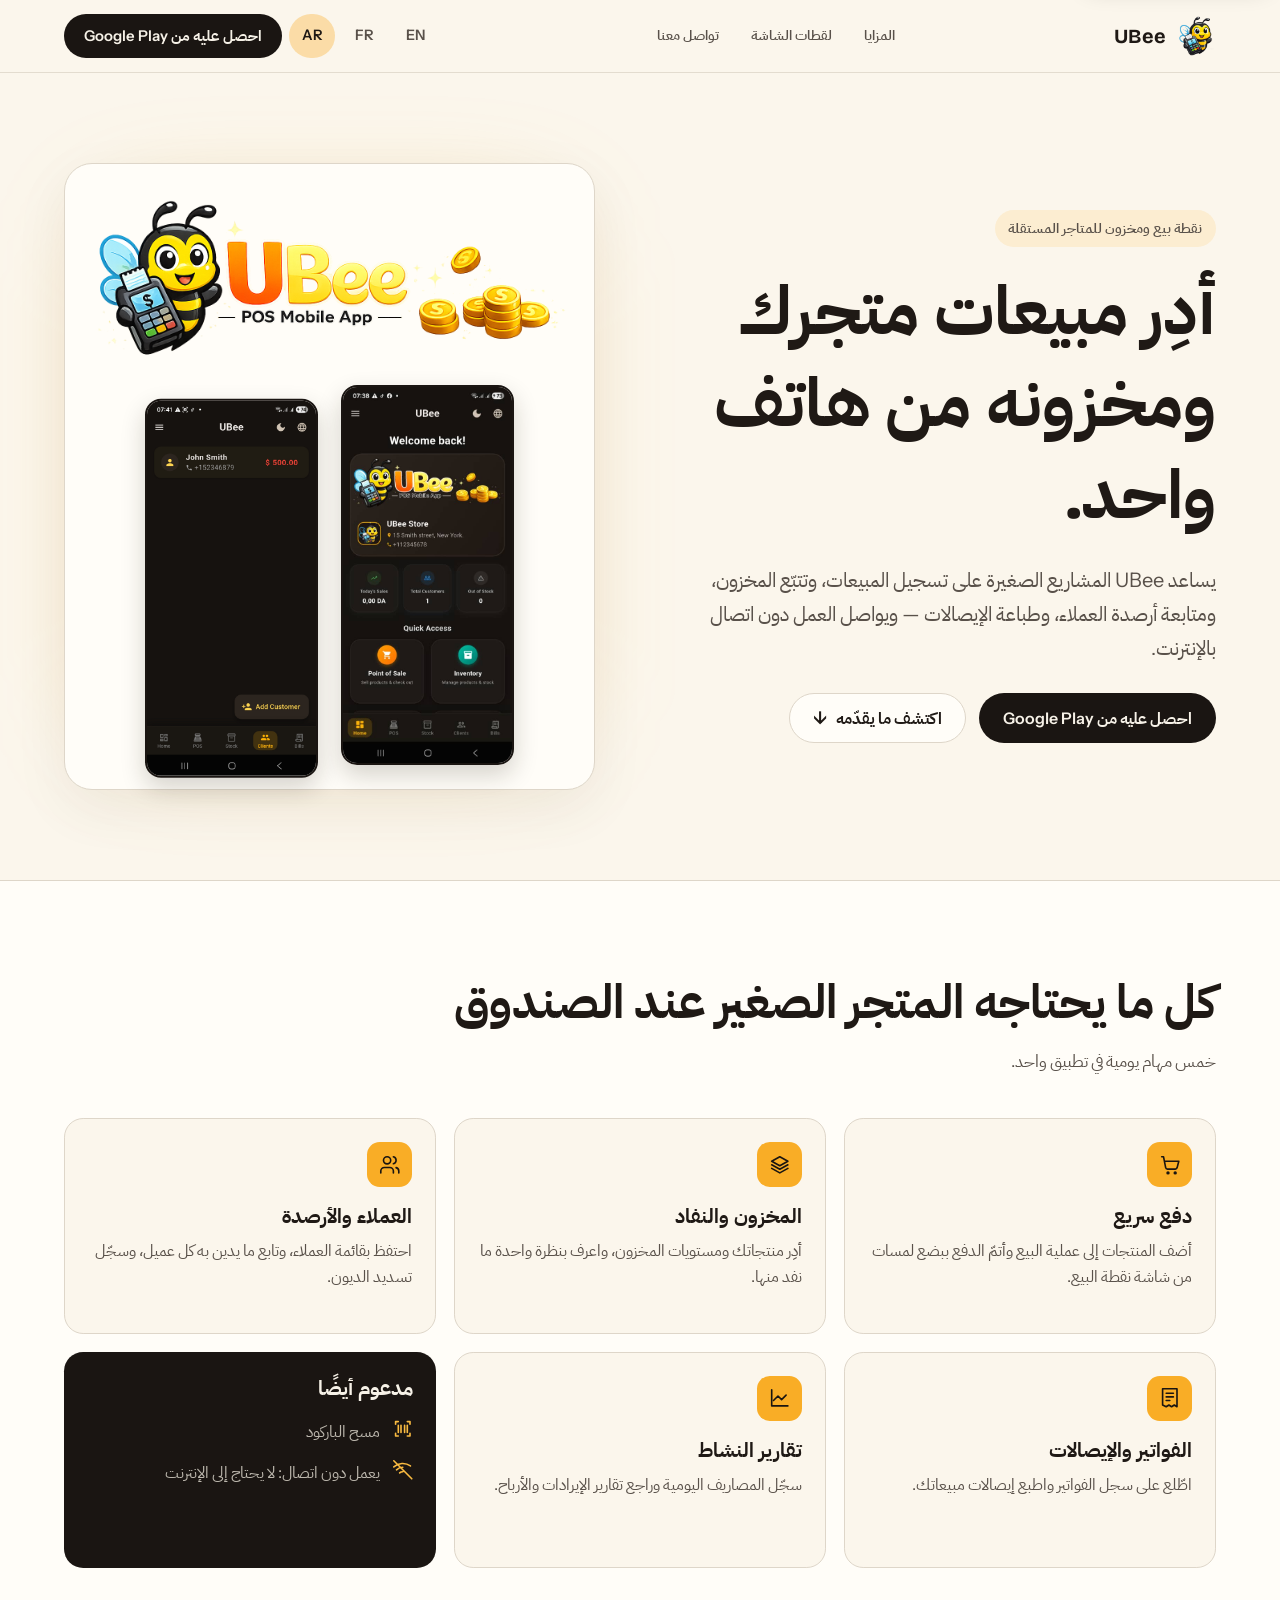
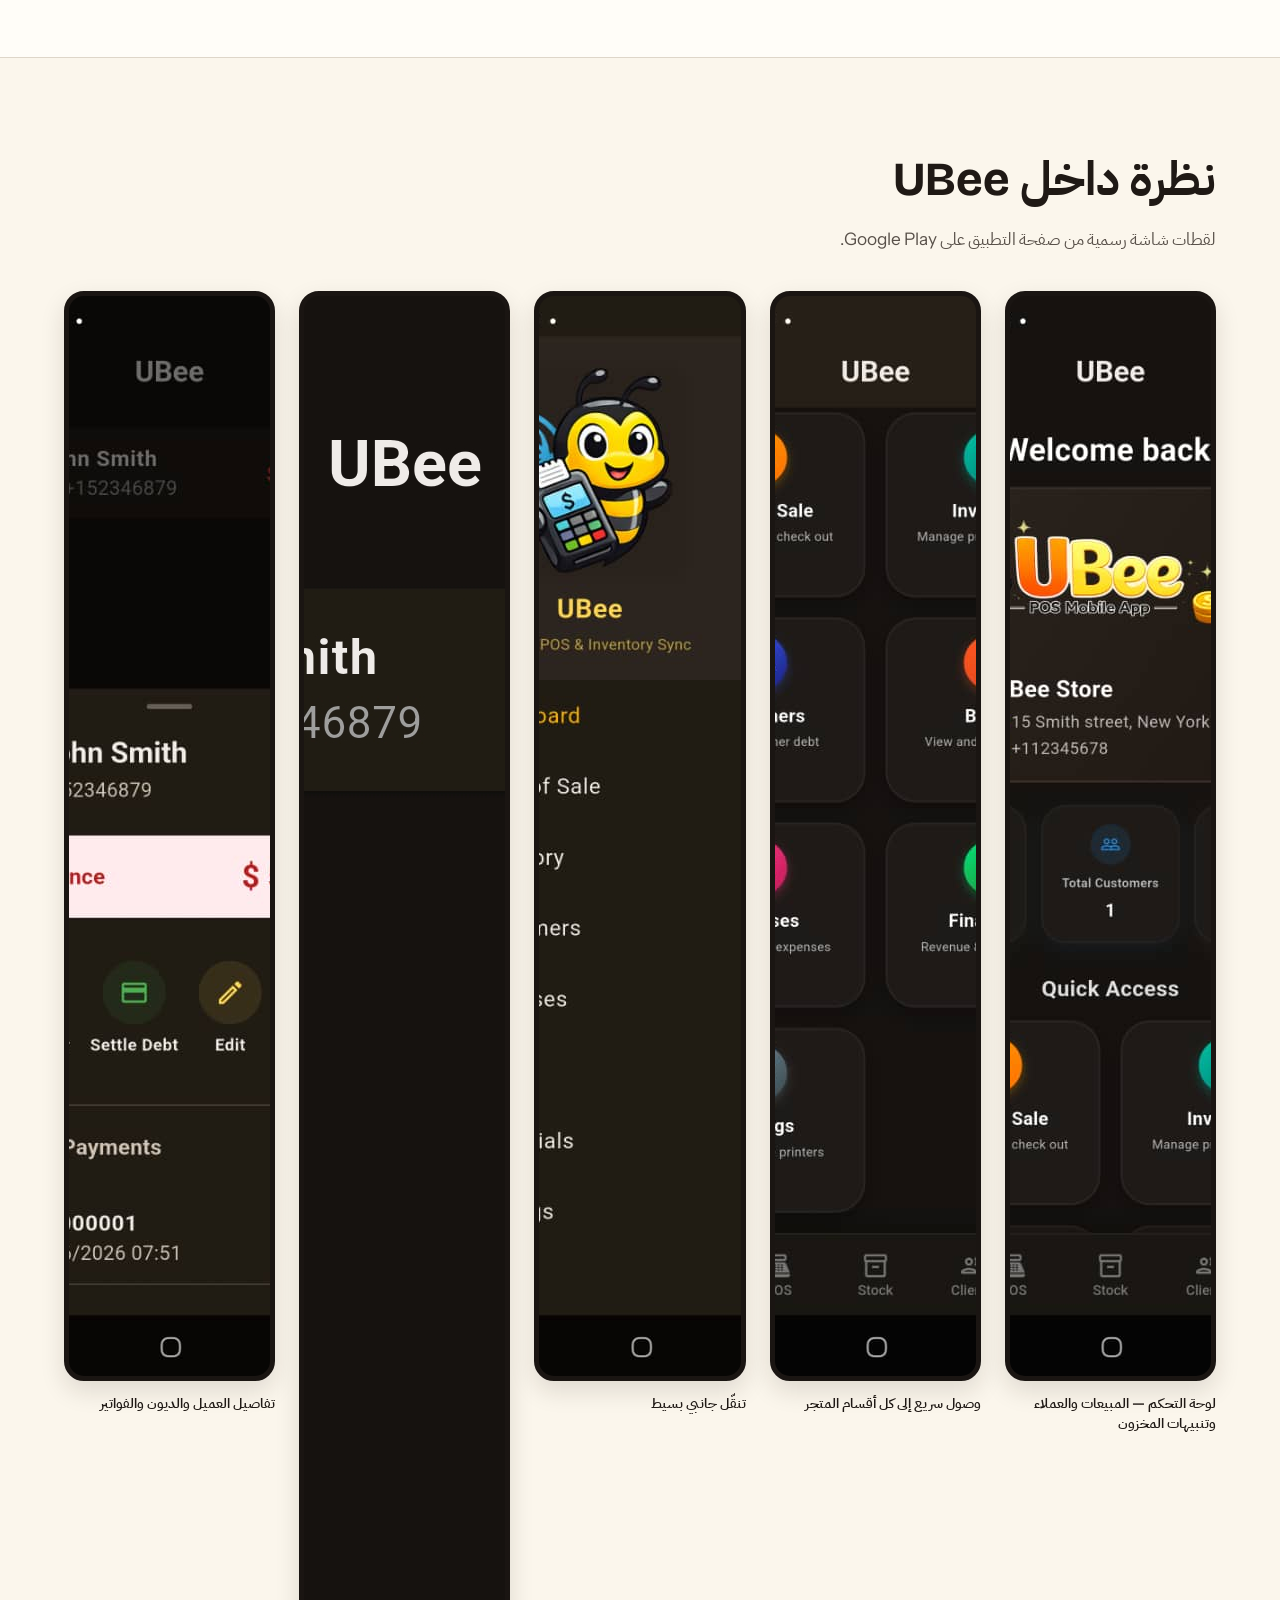
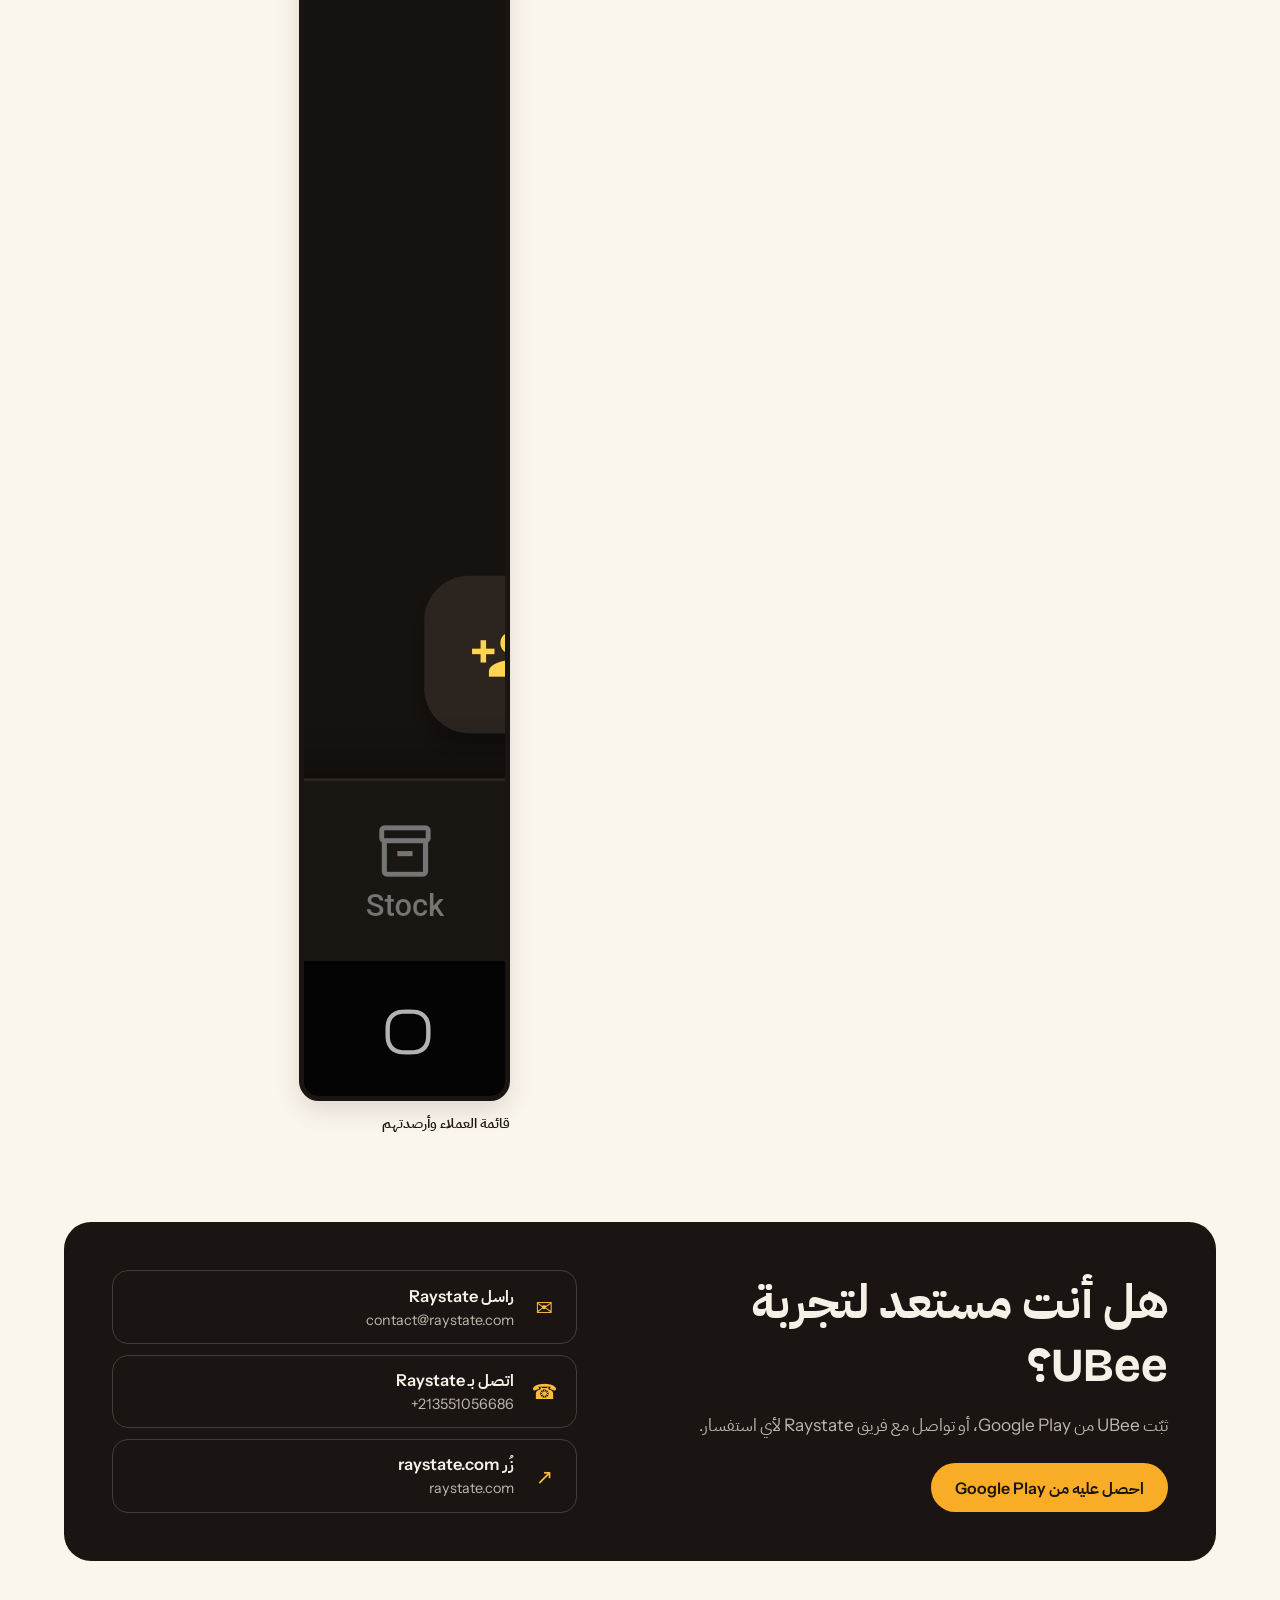
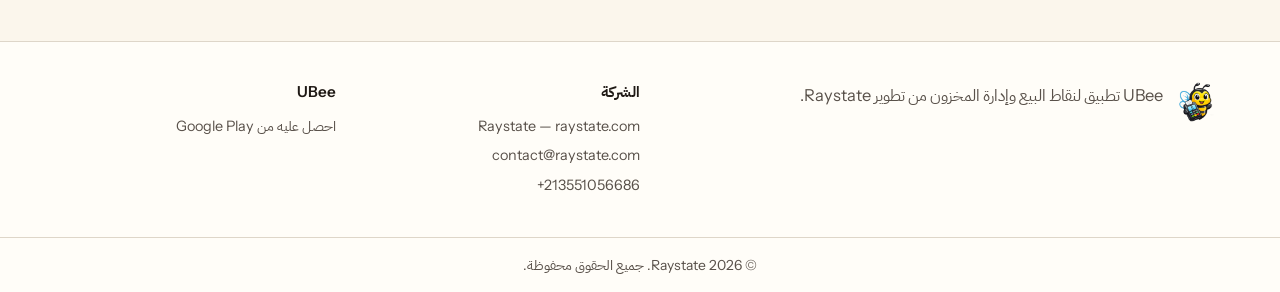
==== ar/index.html @ cb1a5b60 "upgraded to static" ====
<!doctype html>
<html lang="ar" dir="rtl" data-site-root="../">
<head>
  <meta charset="utf-8">
  <meta name="viewport" content="width=device-width, initial-scale=1">
  <meta name="theme-color" content="#fbf8f1">
  <title>UBee — نقطة بيع ومخزون للمتاجر الصغيرة | Raystate</title>
  <meta name="description" content="يساعد UBee المتاجر المستقلة على تسجيل المبيعات وتتبع المخزون وأرصدة العملاء وطباعة الإيصالات، حتى دون اتصال بالإنترنت.">
  <meta name="author" content="Raystate">
  <link rel="canonical" href="https://ubee.raystate.com/ar/">
  <link rel="alternate" hreflang="en" href="https://ubee.raystate.com/">
  <link rel="alternate" hreflang="fr" href="https://ubee.raystate.com/fr/">
  <link rel="alternate" hreflang="ar" href="https://ubee.raystate.com/ar/">
  <link rel="alternate" hreflang="x-default" href="https://ubee.raystate.com/">
  <meta property="og:type" content="website">
  <meta property="og:site_name" content="UBee by Raystate">
  <meta property="og:title" content="UBee — نقطة بيع ومخزون للمتاجر الصغيرة | Raystate">
  <meta property="og:description" content="يساعد UBee المتاجر المستقلة على تسجيل المبيعات وتتبع المخزون وأرصدة العملاء وطباعة الإيصالات، حتى دون اتصال بالإنترنت.">
  <meta property="og:url" content="https://ubee.raystate.com/ar/">
  <meta property="og:image" content="https://ubee.raystate.com/assets/ubee-pos-banner.png">
  <meta property="og:locale" content="ar_DZ">
  <meta name="twitter:card" content="summary_large_image">
  <link rel="icon" href="../assets/ubee-app-icon.png" type="image/png">
  <link rel="preload" href="../assets/fonts/instrument-latin.woff2" as="font" type="font/woff2" crossorigin>
  <link rel="stylesheet" href="../assets/styles.css?v=1">
  <script src="../assets/script.js?v=1" defer></script>
</head>
<body>
  <a class="skip-link" href="#main">انتقل إلى المحتوى الرئيسي</a>
  <header class="site-header">
    <div class="header-inner">
      <a class="brand" href="../" aria-label="UBee من Raystate — الصفحة الرئيسية"><img src="../assets/ubee-app-icon.png" alt="" width="40" height="40"><span dir="ltr">UBee</span></a>
      <nav class="primary-nav" aria-label="المزايا"><a href="#features">المزايا</a><a href="#gallery">لقطات الشاشة</a><a href="#contact">تواصل معنا</a></nav>
      <div class="header-actions"><nav class="language-nav" aria-label="اللغة"><a href="../" hreflang="en" lang="en">EN</a><a href="../fr/" hreflang="fr" lang="fr">FR</a><a href="../ar/" hreflang="ar" lang="ar" aria-current="page">AR</a></nav><a class="button button-dark header-download" href="https://play.google.com/store/apps/details?id=com.raystate.ubee&hl=en" target="_blank" rel="noopener noreferrer" aria-label="حمّل UBee من Google Play (يفتح في علامة تبويب جديدة)">احصل عليه من Google Play</a></div>
      <details class="mobile-menu">
        <summary aria-label="القائمة"><span>القائمة</span><span class="menu-glyph" aria-hidden="true"><i></i><i></i></span></summary>
        <div class="mobile-panel">
          <nav class="mobile-links" aria-label="المزايا"><a href="#features">المزايا</a><a href="#gallery">لقطات الشاشة</a><a href="#contact">تواصل معنا</a></nav>
          <nav class="language-nav" aria-label="اللغة"><a href="../" hreflang="en" lang="en">EN</a><a href="../fr/" hreflang="fr" lang="fr">FR</a><a href="../ar/" hreflang="ar" lang="ar" aria-current="page">AR</a></nav>
          <a class="button button-dark" href="https://play.google.com/store/apps/details?id=com.raystate.ubee&hl=en" target="_blank" rel="noopener noreferrer" aria-label="حمّل UBee من Google Play (يفتح في علامة تبويب جديدة)">احصل عليه من Google Play</a>
        </div>
      </details>
    </div>
  </header>

  <main id="main">
    <section class="hero section-wrap">
      <div class="hero-copy">
        <p class="eyebrow">نقطة بيع ومخزون للمتاجر المستقلة</p>
        <h1>أدِر مبيعات متجرك ومخزونه من هاتف واحد.</h1>
        <p class="hero-description">يساعد UBee المشاريع الصغيرة على تسجيل المبيعات، وتتبّع المخزون، ومتابعة أرصدة العملاء، وطباعة الإيصالات — ويواصل العمل دون اتصال بالإنترنت.</p>
        <div class="hero-actions">
          <a class="button button-dark button-large" href="https://play.google.com/store/apps/details?id=com.raystate.ubee&hl=en" target="_blank" rel="noopener noreferrer" aria-label="حمّل UBee من Google Play (يفتح في علامة تبويب جديدة)">احصل عليه من Google Play</a>
          <a class="button button-outline button-large" href="#features">اكتشف ما يقدّمه<span aria-hidden="true">↓</span></a>
        </div>
      </div>
      <div class="hero-art">
        <div class="hero-card">
          <img class="hero-banner" src="../assets/ubee-pos-banner.png" alt="لافتة تطبيق UBee لنقاط البيع مع شخصية النحلة تحمل جهاز دفع" width="1198" height="444" fetchpriority="high">
          <div class="hero-phones">
            <img src="../assets/ubee-play-01.jpg" alt="لوحة تحكم UBee تعرض مبيعات اليوم وعدد العملاء والمنتجات النافدة وأزرار الوصول السريع" width="485" height="1080" fetchpriority="high">
            <img src="../assets/ubee-play-05.jpg" alt="قائمة عملاء UBee تعرض عميلًا عليه رصيد مستحق وزر إضافة عميل" width="1080" height="2400" loading="lazy">
          </div>
        </div>
      </div>
    </section>

    <section id="features" class="features-section section-wrap" aria-labelledby="features-title">
      <div class="section-heading"><h2 id="features-title">كل ما يحتاجه المتجر الصغير عند الصندوق</h2><p>خمس مهام يومية في تطبيق واحد.</p></div>
      <ul class="feature-grid"><li class="feature-card"><span class="icon-box"><svg class="feature-icon" aria-hidden="true" viewBox="0 0 24 24" fill="none" stroke="currentColor" stroke-width="1.8" stroke-linecap="round" stroke-linejoin="round"><path d="M3 3h2l2.4 12.2a2 2 0 0 0 2 1.6h8.8a2 2 0 0 0 1.9-1.4L22 8H6"/><circle cx="10" cy="21" r="1"/><circle cx="18" cy="21" r="1"/></svg></span><h3>دفع سريع</h3><p>أضف المنتجات إلى عملية البيع وأتمّ الدفع ببضع لمسات من شاشة نقطة البيع.</p></li>
<li class="feature-card"><span class="icon-box"><svg class="feature-icon" aria-hidden="true" viewBox="0 0 24 24" fill="none" stroke="currentColor" stroke-width="1.8" stroke-linecap="round" stroke-linejoin="round"><path d="m12 3 9 5-9 5-9-5 9-5Z"/><path d="m3 12 9 5 9-5M3 16l9 5 9-5"/></svg></span><h3>المخزون والنفاد</h3><p>أدِر منتجاتك ومستويات المخزون، واعرف بنظرة واحدة ما نفد منها.</p></li>
<li class="feature-card"><span class="icon-box"><svg class="feature-icon" aria-hidden="true" viewBox="0 0 24 24" fill="none" stroke="currentColor" stroke-width="1.8" stroke-linecap="round" stroke-linejoin="round"><path d="M16 21v-2a4 4 0 0 0-4-4H6a4 4 0 0 0-4 4v2"/><circle cx="9" cy="7" r="4"/><path d="M22 21v-2a4 4 0 0 0-3-3.87M16 3.13a4 4 0 0 1 0 7.75"/></svg></span><h3>العملاء والأرصدة</h3><p>احتفظ بقائمة العملاء، وتابع ما يدين به كل عميل، وسجّل تسديد الديون.</p></li>
<li class="feature-card"><span class="icon-box"><svg class="feature-icon" aria-hidden="true" viewBox="0 0 24 24" fill="none" stroke="currentColor" stroke-width="1.8" stroke-linecap="round" stroke-linejoin="round"><path d="M4 2h16v20l-3-2-3 2-3-2-3 2-4-2V2Z"/><path d="M8 7h8M8 11h8M8 15h4"/></svg></span><h3>الفواتير والإيصالات</h3><p>اطّلع على سجل الفواتير واطبع إيصالات مبيعاتك.</p></li>
<li class="feature-card"><span class="icon-box"><svg class="feature-icon" aria-hidden="true" viewBox="0 0 24 24" fill="none" stroke="currentColor" stroke-width="1.8" stroke-linecap="round" stroke-linejoin="round"><path d="M3 3v18h18"/><path d="m19 9-5 5-4-4-5 5"/></svg></span><h3>تقارير النشاط</h3><p>سجّل المصاريف اليومية وراجع تقارير الإيرادات والأرباح.</p></li>
        <li class="capability-card"><h3>مدعوم أيضًا</h3><ul><li><svg class="feature-icon" aria-hidden="true" viewBox="0 0 24 24" fill="none" stroke="currentColor" stroke-width="1.8" stroke-linecap="round" stroke-linejoin="round"><path d="M4 7V4h3M20 7V4h-3M4 17v3h3M20 17v3h-3"/><path d="M7 8v8m3-8v8m4-8v8m3-8v8"/></svg><span>مسح الباركود</span></li><li><svg class="feature-icon" aria-hidden="true" viewBox="0 0 24 24" fill="none" stroke="currentColor" stroke-width="1.8" stroke-linecap="round" stroke-linejoin="round"><path d="M2 8.8a15 15 0 0 1 18.5-1.1M5 12a10 10 0 0 1 7-2.8M8.5 15.5a5 5 0 0 1 3.5-1.4M2 2l20 20"/></svg><span>يعمل دون اتصال: لا يحتاج إلى الإنترنت</span></li></ul></li>
      </ul>
    </section>

    <section id="gallery" class="gallery-section section-wrap" aria-labelledby="gallery-title">
      <div class="section-heading"><h2 id="gallery-title">نظرة داخل UBee</h2><p>لقطات شاشة رسمية من صفحة التطبيق على Google Play.</p></div>
      <ul class="gallery-grid"><li><figure><div class="phone-frame"><img src="../assets/ubee-play-01.jpg" alt="لوحة تحكم UBee تعرض مبيعات اليوم وعدد العملاء والمنتجات النافدة وأزرار الوصول السريع" loading="lazy" decoding="async" width="485" height="1080"></div><figcaption>لوحة التحكم — المبيعات والعملاء وتنبيهات المخزون</figcaption></figure></li>
<li><figure><div class="phone-frame"><img src="../assets/ubee-play-03.jpg" alt="شبكة الوصول السريع في UBee: نقطة البيع، المخزون، العملاء، الفوترة، المصاريف، المالية والإعدادات" loading="lazy" decoding="async" width="485" height="1080"></div><figcaption>وصول سريع إلى كل أقسام المتجر</figcaption></figure></li>
<li><figure><div class="phone-frame"><img src="../assets/ubee-play-04.jpg" alt="القائمة الجانبية في UBee: لوحة التحكم، نقطة البيع، المخزون، العملاء، المصاريف، الفوترة، المالية والإعدادات" loading="lazy" decoding="async" width="485" height="1080"></div><figcaption>تنقّل جانبي بسيط</figcaption></figure></li>
<li><figure><div class="phone-frame"><img src="../assets/ubee-play-05.jpg" alt="قائمة عملاء UBee تعرض عميلًا عليه رصيد مستحق وزر إضافة عميل" loading="lazy" decoding="async" width="1080" height="2400"></div><figcaption>قائمة العملاء وأرصدتهم</figcaption></figure></li>
<li><figure><div class="phone-frame"><img src="../assets/ubee-play-06.jpg" alt="تفاصيل عميل في UBee مع رصيد الدين وأزرار الاتصال والتسديد والتعديل والحذف وسجل الفواتير" loading="lazy" decoding="async" width="485" height="1080"></div><figcaption>تفاصيل العميل والديون والفواتير</figcaption></figure></li></ul>
    </section>

    <section id="contact" class="contact-section section-wrap" aria-labelledby="contact-title">
      <div class="contact-card">
        <div class="contact-copy"><h2 id="contact-title">هل أنت مستعد لتجربة UBee؟</h2><p>ثبّت UBee من Google Play، أو تواصل مع فريق Raystate لأي استفسار.</p><a class="button button-gold button-large" href="https://play.google.com/store/apps/details?id=com.raystate.ubee&hl=en" target="_blank" rel="noopener noreferrer" aria-label="حمّل UBee من Google Play (يفتح في علامة تبويب جديدة)">احصل عليه من Google Play</a></div>
        <ul class="contact-list">
          <li><a href="mailto:contact@raystate.com"><span class="contact-icon" aria-hidden="true">✉</span><span><strong>راسل Raystate</strong><bdi>contact@raystate.com</bdi></span></a></li>
          <li><a href="tel:+213551056686"><span class="contact-icon" aria-hidden="true">☎</span><span><strong>اتصل بـ Raystate</strong><bdi>+213551056686</bdi></span></a></li>
          <li><a href="https://raystate.com" target="_blank" rel="noopener noreferrer"><span class="contact-icon" aria-hidden="true">↗</span><span><strong>زُر raystate.com</strong><bdi>raystate.com</bdi></span></a></li>
        </ul>
      </div>
    </section>
  </main>

  <footer class="site-footer">
    <div class="footer-grid">
      <div class="footer-brand"><img src="../assets/ubee-app-icon.png" alt="" width="40" height="40" loading="lazy"><p>UBee تطبيق لنقاط البيع وإدارة المخزون من تطوير Raystate.</p></div>
      <div><h2>الشركة</h2><ul><li><a href="https://raystate.com" target="_blank" rel="noopener noreferrer">Raystate — raystate.com</a></li><li><a href="mailto:contact@raystate.com" dir="ltr">contact@raystate.com</a></li><li><a href="tel:+213551056686" dir="ltr">+213551056686</a></li></ul></div>
      <div><h2>UBee</h2><ul><li><a href="https://play.google.com/store/apps/details?id=com.raystate.ubee&hl=en" target="_blank" rel="noopener noreferrer" aria-label="حمّل UBee من Google Play (يفتح في علامة تبويب جديدة)">احصل عليه من Google Play</a></li></ul></div>
    </div>
    <p class="copyright">© <span data-current-year>2026</span> Raystate. جميع الحقوق محفوظة.</p>
  </footer>
</body>
</html>
---- assets/styles.css ----
@font-face {
  font-family: "Bricolage Grotesque";
  src: url("fonts/bricolage-latin.woff2") format("woff2");
  font-style: normal;
  font-weight: 600 700;
  font-display: swap;
  unicode-range: U+0000-00FF, U+0131, U+0152-0153, U+02BB-02BC, U+02C6, U+02DA, U+02DC, U+0304, U+0308, U+0329, U+2000-206F, U+20AC, U+2122, U+2191, U+2193, U+2212, U+2215, U+FEFF, U+FFFD;
}

@font-face {
  font-family: "Bricolage Grotesque";
  src: url("fonts/bricolage-latin-ext.woff2") format("woff2");
  font-style: normal;
  font-weight: 600 700;
  font-display: swap;
  unicode-range: U+0100-02BA, U+02BD-02C5, U+02C7-02CC, U+02CE-02D7, U+02DD-02FF, U+0304, U+0308, U+0329, U+1D00-1DBF, U+1E00-1E9F, U+1EF2-1EFF, U+2020, U+20A0-20AB, U+20AD-20C4, U+2113, U+2C60-2C7F, U+A720-A7FF;
}

@font-face {
  font-family: "Instrument Sans";
  src: url("fonts/instrument-latin.woff2") format("woff2");
  font-style: normal;
  font-weight: 400 600;
  font-display: swap;
  unicode-range: U+0000-00FF, U+0131, U+0152-0153, U+02BB-02BC, U+02C6, U+02DA, U+02DC, U+0304, U+0308, U+0329, U+2000-206F, U+20AC, U+2122, U+2191, U+2193, U+2212, U+2215, U+FEFF, U+FFFD;
}

@font-face {
  font-family: "Instrument Sans";
  src: url("fonts/instrument-latin-ext.woff2") format("woff2");
  font-style: normal;
  font-weight: 400 600;
  font-display: swap;
  unicode-range: U+0100-02BA, U+02BD-02C5, U+02C7-02CC, U+02CE-02D7, U+02DD-02FF, U+0304, U+0308, U+0329, U+1D00-1DBF, U+1E00-1E9F, U+1EF2-1EFF, U+2020, U+20A0-20AB, U+20AD-20C4, U+2113, U+2C60-2C7F, U+A720-A7FF;
}

@font-face {
  font-family: "IBM Plex Sans Arabic";
  src: url("fonts/ibm-plex-arabic-400.woff2") format("woff2");
  font-style: normal;
  font-weight: 400;
  font-display: swap;
  unicode-range: U+0600-06FF, U+0750-077F, U+0870-0891, U+0897-08E1, U+08E3-08FF, U+200C-200E, U+2010-2011, U+204F, U+2E41, U+FB50-FDFF, U+FE70-FE74, U+FE76-FEFC, U+102E0-102FB, U+10E60-10E7E, U+10EC2-10EC7, U+10EC9-10EEE, U+10EF0-10EFF, U+1EE00-1EE03, U+1EE05-1EE1F, U+1EE21-1EE22, U+1EE24, U+1EE27, U+1EE29-1EE32, U+1EE34-1EE37, U+1EE39, U+1EE3B, U+1EE42, U+1EE47, U+1EE49, U+1EE4B, U+1EE4D-1EE4F, U+1EE51-1EE52, U+1EE54, U+1EE57, U+1EE59, U+1EE5B, U+1EE5D, U+1EE5F, U+1EE61-1EE62, U+1EE64, U+1EE67-1EE6A, U+1EE6C-1EE72, U+1EE74-1EE77, U+1EE79-1EE7C, U+1EE7E, U+1EE80-1EE89, U+1EE8B-1EE9B, U+1EEA1-1EEA3, U+1EEA5-1EEA9, U+1EEAB-1EEBB, U+1EEF0-1EEF1;
}

@font-face {
  font-family: "IBM Plex Sans Arabic";
  src: url("fonts/ibm-plex-arabic-500.woff2") format("woff2");
  font-style: normal;
  font-weight: 500;
  font-display: swap;
  unicode-range: U+0600-06FF, U+0750-077F, U+0870-0891, U+0897-08E1, U+08E3-08FF, U+200C-200E, U+2010-2011, U+204F, U+2E41, U+FB50-FDFF, U+FE70-FE74, U+FE76-FEFC, U+102E0-102FB, U+10E60-10E7E, U+10EC2-10EC7, U+10EC9-10EEE, U+10EF0-10EFF, U+1EE00-1EE03, U+1EE05-1EE1F, U+1EE21-1EE22, U+1EE24, U+1EE27, U+1EE29-1EE32, U+1EE34-1EE37, U+1EE39, U+1EE3B, U+1EE42, U+1EE47, U+1EE49, U+1EE4B, U+1EE4D-1EE4F, U+1EE51-1EE52, U+1EE54, U+1EE57, U+1EE59, U+1EE5B, U+1EE5D, U+1EE5F, U+1EE61-1EE62, U+1EE64, U+1EE67-1EE6A, U+1EE6C-1EE72, U+1EE74-1EE77, U+1EE79-1EE7C, U+1EE7E, U+1EE80-1EE89, U+1EE8B-1EE9B, U+1EEA1-1EEA3, U+1EEA5-1EEA9, U+1EEAB-1EEBB, U+1EEF0-1EEF1;
}

@font-face {
  font-family: "IBM Plex Sans Arabic";
  src: url("fonts/ibm-plex-arabic-600.woff2") format("woff2");
  font-style: normal;
  font-weight: 600;
  font-display: swap;
  unicode-range: U+0600-06FF, U+0750-077F, U+0870-0891, U+0897-08E1, U+08E3-08FF, U+200C-200E, U+2010-2011, U+204F, U+2E41, U+FB50-FDFF, U+FE70-FE74, U+FE76-FEFC, U+102E0-102FB, U+10E60-10E7E, U+10EC2-10EC7, U+10EC9-10EEE, U+10EF0-10EFF, U+1EE00-1EE03, U+1EE05-1EE1F, U+1EE21-1EE22, U+1EE24, U+1EE27, U+1EE29-1EE32, U+1EE34-1EE37, U+1EE39, U+1EE3B, U+1EE42, U+1EE47, U+1EE49, U+1EE4B, U+1EE4D-1EE4F, U+1EE51-1EE52, U+1EE54, U+1EE57, U+1EE59, U+1EE5B, U+1EE5D, U+1EE5F, U+1EE61-1EE62, U+1EE64, U+1EE67-1EE6A, U+1EE6C-1EE72, U+1EE74-1EE77, U+1EE79-1EE7C, U+1EE7E, U+1EE80-1EE89, U+1EE8B-1EE9B, U+1EEA1-1EEA3, U+1EEA5-1EEA9, U+1EEAB-1EEBB, U+1EEF0-1EEF1;
}

@font-face {
  font-family: "IBM Plex Sans Arabic";
  src: url("fonts/ibm-plex-arabic-700.woff2") format("woff2");
  font-style: normal;
  font-weight: 700;
  font-display: swap;
  unicode-range: U+0600-06FF, U+0750-077F, U+0870-0891, U+0897-08E1, U+08E3-08FF, U+200C-200E, U+2010-2011, U+204F, U+2E41, U+FB50-FDFF, U+FE70-FE74, U+FE76-FEFC, U+102E0-102FB, U+10E60-10E7E, U+10EC2-10EC7, U+10EC9-10EEE, U+10EF0-10EFF, U+1EE00-1EE03, U+1EE05-1EE1F, U+1EE21-1EE22, U+1EE24, U+1EE27, U+1EE29-1EE32, U+1EE34-1EE37, U+1EE39, U+1EE3B, U+1EE42, U+1EE47, U+1EE49, U+1EE4B, U+1EE4D-1EE4F, U+1EE51-1EE52, U+1EE54, U+1EE57, U+1EE59, U+1EE5B, U+1EE5D, U+1EE5F, U+1EE61-1EE62, U+1EE64, U+1EE67-1EE6A, U+1EE6C-1EE72, U+1EE74-1EE77, U+1EE79-1EE7C, U+1EE7E, U+1EE80-1EE89, U+1EE8B-1EE9B, U+1EEA1-1EEA3, U+1EEA5-1EEA9, U+1EEAB-1EEBB, U+1EEF0-1EEF1;
}

:root {
  color-scheme: light;
  --background: oklch(0.975 0.014 85);
  --foreground: oklch(0.22 0.012 60);
  --card: oklch(0.993 0.006 85);
  --muted: oklch(0.44 0.015 60);
  --border: oklch(0.88 0.02 80);
  --primary: oklch(0.8 0.16 75);
  --primary-foreground: oklch(0.2 0.012 60);
  --ink: oklch(0.2 0.01 60);
  --ink-foreground: oklch(0.96 0.015 85);
  --ink-muted: oklch(0.78 0.015 80);
  --honey: oklch(0.83 0.15 80);
  --accent: oklch(0.45 0.13 250);
  --display: "Bricolage Grotesque", "IBM Plex Sans Arabic", system-ui, sans-serif;
  --sans: "Instrument Sans", "IBM Plex Sans Arabic", system-ui, sans-serif;
}

* { box-sizing: border-box; }
html { scroll-behavior: smooth; scroll-padding-top: 5.5rem; }
body {
  margin: 0;
  background: var(--background);
  color: var(--foreground);
  font-family: var(--sans);
  font-size: 1rem;
  line-height: 1.6;
  overflow-x: hidden;
}
img { max-width: 100%; }
a { color: inherit; text-decoration: none; }
a:focus-visible, button:focus-visible, summary:focus-visible {
  outline: 3px solid var(--accent);
  outline-offset: 3px;
}
h1, h2, h3, p, figure { margin-top: 0; }
h1, h2, h3 { font-family: var(--display); letter-spacing: -0.02em; line-height: 1.15; }
h1 { max-width: 13ch; margin-bottom: 0; font-size: clamp(2.65rem, 5.4vw, 4.25rem); }
h2 { margin-bottom: 0; font-size: clamp(2rem, 3.7vw, 3rem); }
h3 { margin-bottom: 0; font-size: 1.25rem; }
button, select { font: inherit; }
.skip-link {
  position: fixed; inset-block-start: 0.75rem; inset-inline-start: 0.75rem; z-index: 100;
  padding: 0.7rem 1rem; transform: translateY(-160%); border-radius: 0.65rem;
  background: var(--card); box-shadow: 0 5px 24px #20190f33;
}
.skip-link:focus { transform: translateY(0); }
.section-wrap { width: min(100% - 2rem, 72rem); margin-inline: auto; }
.site-header {
  position: sticky; inset-block-start: 0; z-index: 30;
  border-bottom: 1px solid color-mix(in oklch, var(--border) 80%, transparent);
  background: color-mix(in oklch, var(--background) 92%, transparent);
  backdrop-filter: blur(14px);
}
.header-inner {
  width: min(100% - 2rem, 72rem); min-height: 4.5rem; margin-inline: auto;
  display: flex; align-items: center; justify-content: space-between; gap: 1rem;
}
.brand { display: inline-flex; align-items: center; gap: 0.6rem; flex: 0 0 auto; font: 700 1.25rem var(--display); }
.brand img, .footer-brand img { width: 2.5rem; height: 2.5rem; border-radius: 0.75rem; }
.primary-nav, .header-actions, .language-nav { display: flex; align-items: center; gap: 0.4rem; }
.primary-nav a, .language-nav a {
  display: inline-flex; min-height: 2.75rem; align-items: center; justify-content: center;
  padding: 0.45rem 0.8rem; border-radius: 99px; color: var(--muted); font-size: 0.9rem; font-weight: 600;
  transition: background-color 160ms ease, color 160ms ease;
}
.primary-nav a:hover, .language-nav a:hover { background: color-mix(in oklch, var(--primary) 22%, transparent); color: var(--foreground); }
.language-nav a[aria-current="page"] { background: color-mix(in oklch, var(--primary) 35%, transparent); color: var(--foreground); }
.button {
  display: inline-flex; min-height: 2.75rem; align-items: center; justify-content: center; gap: 0.55rem;
  padding: 0.7rem 1.2rem; border: 1px solid transparent; border-radius: 99px;
  text-align: center; font-size: 0.93rem; font-weight: 700; line-height: 1.25;
  transition: transform 160ms ease, box-shadow 160ms ease, background-color 160ms ease;
}
.button:hover { transform: translateY(-2px); box-shadow: 0 7px 20px #291e1030; }
.button-dark { background: var(--ink); color: var(--ink-foreground); }
.button-outline { border-color: var(--border); background: var(--card); }
.button-outline:hover { background: color-mix(in oklch, var(--primary) 15%, var(--card)); }
.button-gold { background: var(--primary); color: var(--primary-foreground); }
.button-large { min-height: 3.1rem; padding-inline: 1.45rem; font-size: 1rem; }
.mobile-menu { display: none; }
.hero {
  min-height: 37rem; padding-block: clamp(3.5rem, 7vw, 6rem);
  display: grid; grid-template-columns: 1.05fr 1fr; align-items: center; gap: clamp(2rem, 5vw, 4.5rem);
}
.hero-copy { min-width: 0; }
.eyebrow {
  display: inline-flex; margin-bottom: 1.2rem; padding: 0.42rem 0.85rem; border-radius: 99px;
  background: color-mix(in oklch, var(--primary) 22%, var(--card)); color: var(--muted);
  font-size: 0.9rem; font-weight: 600;
}
.hero-description { max-width: 38rem; margin-block: 1.35rem 0; color: var(--muted); font-size: clamp(1.08rem, 1.8vw, 1.25rem); line-height: 1.7; }
.hero-actions { display: flex; flex-wrap: wrap; gap: 0.8rem; margin-top: 1.75rem; }
.hero-actions .button-outline span { font-size: 1.1em; }
.hero-art { position: relative; min-width: 0; }
.hero-art::before {
  position: absolute; z-index: -1; inset: 9% 8%; border-radius: 3rem;
  background: color-mix(in oklch, var(--honey) 34%, transparent); content: ""; filter: blur(3.5rem);
}
.hero-card { padding: clamp(1rem, 2.6vw, 1.5rem); border: 1px solid var(--border); border-radius: 1.75rem; background: var(--card); box-shadow: 0 18px 55px #291e1010; }
.hero-banner { display: block; width: 100%; height: auto; }
.hero-phones { display: flex; align-items: flex-end; justify-content: center; gap: clamp(0.7rem, 2vw, 1.4rem); margin-top: 1.2rem; }
.hero-phones img { width: 36%; max-width: 11rem; height: auto; border: 2px solid var(--ink); border-radius: 1rem; box-shadow: 0 10px 25px #20190f30; }
.hero-phones img + img { transform: translateY(0.8rem); }
.features-section { width: 100%; padding-block: clamp(4rem, 7vw, 6rem); border-block: 1px solid var(--border); background: var(--card); }
.features-section > *, .gallery-section > * { width: min(100% - 2rem, 72rem); margin-inline: auto; }
.section-heading { max-width: 72rem; }
.section-heading > p { margin-block: 0.8rem 0; color: var(--muted); font-size: 1.08rem; }
.feature-grid {
  display: grid; grid-template-columns: repeat(3, minmax(0, 1fr)); gap: 1.1rem;
  margin-block: 2.7rem 0; padding: 0; list-style: none;
}
.feature-card { min-height: 13.5rem; padding: 1.45rem; border: 1px solid var(--border); border-radius: 1.2rem; background: var(--background); }
.icon-box { display: inline-grid; width: 2.8rem; height: 2.8rem; place-items: center; border-radius: 0.8rem; background: var(--primary); color: var(--primary-foreground); }
.feature-icon { width: 1.35rem; height: 1.35rem; flex: 0 0 auto; }
.feature-card h3 { margin-top: 1rem; }
.feature-card p { margin-block: 0.5rem 0; color: var(--muted); line-height: 1.55; }
.capability-card { padding: 1.45rem; border-radius: 1.2rem; background: var(--ink); color: var(--ink-foreground); }
.capability-card ul { display: grid; gap: 0.9rem; margin: 1rem 0 0; padding: 0; list-style: none; }
.capability-card li { display: flex; align-items: flex-start; gap: 0.75rem; color: var(--ink-muted); }
.capability-card .feature-icon { color: var(--honey); }
.gallery-section { width: 100%; padding-block: clamp(4rem, 7vw, 6rem); }
.gallery-grid { display: grid; grid-template-columns: repeat(2, minmax(0, 1fr)); gap: 1.3rem; margin-block: 2.4rem 0; padding: 0; list-style: none; }
.gallery-grid figure { margin: 0; }
.phone-frame { overflow: hidden; border: 5px solid var(--ink); border-radius: 1.25rem; background: var(--ink); box-shadow: 0 10px 24px #20190f20; }
.phone-frame img { display: block; width: 100%; aspect-ratio: 485 / 1080; object-fit: cover; object-position: top; }
.gallery-grid figcaption { margin-top: 0.75rem; font-size: 0.9rem; font-weight: 600; line-height: 1.4; }
.contact-section { padding-block: 0 5rem; }
.contact-card {
  display: grid; grid-template-columns: 1.2fr 1fr; align-items: center; gap: 2rem;
  padding: clamp(1.5rem, 4vw, 3rem); border-radius: 1.7rem; background: var(--ink); color: var(--ink-foreground);
}
.contact-copy p { max-width: 34rem; margin-block: 0.8rem 0; color: var(--ink-muted); font-size: 1.08rem; }
.contact-copy .button { margin-top: 1.5rem; }
.contact-list, .site-footer ul { display: grid; gap: 0.65rem; margin: 0; padding: 0; list-style: none; }
.contact-list a {
  display: flex; min-height: 3.7rem; align-items: center; gap: 0.9rem; padding: 0.7rem 1rem;
  border: 1px solid color-mix(in oklch, var(--ink-foreground) 18%, transparent); border-radius: 1rem;
  transition: background-color 160ms ease;
}
.contact-list a:hover { background: color-mix(in oklch, var(--ink-foreground) 9%, transparent); }
.contact-list strong, .contact-list bdi { display: block; }
.contact-list bdi { color: var(--ink-muted); font-size: 0.9rem; }
.contact-icon { display: inline-grid; width: 2rem; height: 2rem; flex: 0 0 auto; place-items: center; color: var(--honey); font-size: 1.3rem; }
.site-footer { border-top: 1px solid var(--border); background: var(--card); }
.footer-grid { display: grid; grid-template-columns: 2fr 1fr 1fr; gap: 2rem; width: min(100% - 2rem, 72rem); margin-inline: auto; padding-block: 2.5rem; }
.footer-brand { display: flex; align-items: flex-start; gap: 0.8rem; }
.footer-brand p { margin: 0; color: var(--muted); }
.site-footer h2 { margin: 0; font: 700 0.95rem var(--sans); }
.site-footer ul { gap: 0.4rem; margin-top: 0.8rem; color: var(--muted); font-size: 0.9rem; }
.site-footer a:hover { color: var(--foreground); text-decoration: underline; text-underline-offset: 0.18em; }
.copyright { margin: 0; padding: 1rem; border-top: 1px solid var(--border); color: var(--muted); text-align: center; font-size: 0.87rem; }
.not-found { min-height: 100vh; display: flex; flex-direction: column; align-items: flex-start; justify-content: center; gap: 1.2rem; padding-block: 3rem; }
.not-found .eyebrow, .not-found h1, .not-found p { margin-bottom: 0; }

html[dir="rtl"] h1, html[dir="rtl"] h2, html[dir="rtl"] h3 { letter-spacing: 0; line-height: 1.35; }
html[dir="rtl"] body { font-size: 1.03rem; }
html[dir="rtl"] .hero-actions, html[dir="rtl"] .contact-list a { direction: rtl; }
html[dir="rtl"] .brand span, bdi, .copyright { unicode-bidi: isolate; }

@media (min-width: 700px) {
  .gallery-grid { grid-template-columns: repeat(3, minmax(0, 1fr)); gap: 1.5rem; }
}
@media (min-width: 1080px) {
  .gallery-grid { grid-template-columns: repeat(5, minmax(0, 1fr)); }
}
@media (max-width: 850px) {
  .primary-nav, .header-actions { display: none; }
  .mobile-menu { position: relative; display: block; }
  .mobile-menu > summary {
    display: flex; min-height: 2.75rem; align-items: center; gap: 0.6rem; padding: 0.5rem 0.85rem;
    border: 1px solid var(--border); border-radius: 99px; background: var(--card); cursor: pointer;
    font-size: 0.9rem; font-weight: 600; list-style: none;
  }
  .mobile-menu > summary::-webkit-details-marker { display: none; }
  .menu-glyph { display: grid; gap: 4px; }
  .menu-glyph i { display: block; width: 1rem; height: 2px; border-radius: 2px; background: currentColor; }
  .mobile-panel {
    position: absolute; inset-block-start: calc(100% + 0.6rem); inset-inline-end: 0; z-index: 40;
    display: grid; width: min(22rem, calc(100vw - 2rem)); gap: 1rem; padding: 1rem;
    border: 1px solid var(--border); border-radius: 1rem; background: var(--card); box-shadow: 0 16px 45px #20190f24;
  }
  .mobile-links { display: grid; }
  .mobile-links a { min-height: 2.8rem; display: flex; align-items: center; padding-inline: 0.6rem; border-radius: 0.6rem; }
  .mobile-links a:hover { background: color-mix(in oklch, var(--primary) 17%, var(--card)); }
  .hero { grid-template-columns: 1fr; gap: 2.8rem; }
  .hero-copy { max-width: 48rem; }
  .hero-art { width: min(100%, 43rem); margin-inline: auto; }
}
@media (max-width: 640px) {
  .section-wrap, .header-inner, .features-section > *, .gallery-section > *, .footer-grid { width: min(100% - 1.25rem, 72rem); }
  .header-inner { min-height: 4.15rem; }
  .brand { font-size: 1.15rem; }
  .brand img { width: 2.25rem; height: 2.25rem; }
  .hero { min-height: 0; padding-block: 3rem 4rem; }
  h1 { font-size: clamp(2.4rem, 11vw, 3.3rem); }
  .hero-description { font-size: 1.04rem; }
  .hero-actions { align-items: stretch; }
  .hero-actions .button { flex: 1 1 100%; }
  .hero-card { padding: 0.8rem; border-radius: 1.2rem; }
  .hero-phones img { width: 38%; }
  .feature-grid { grid-template-columns: 1fr; margin-top: 1.8rem; }
  .feature-card { min-height: 0; }
  .gallery-grid { gap: 0.9rem; margin-top: 1.8rem; }
  .phone-frame { border-width: 3px; border-radius: 0.9rem; }
  .gallery-grid figcaption { font-size: 0.82rem; }
  .contact-card { grid-template-columns: 1fr; gap: 1.6rem; }
  .footer-grid { grid-template-columns: 1fr 1fr; gap: 1.4rem; }
  .footer-brand { grid-column: 1 / -1; }
}
@media (max-width: 360px) {
  .mobile-menu > summary { padding-inline: 0.65rem; }
  .gallery-grid { grid-template-columns: 1fr; }
  .phone-frame { width: min(78%, 17rem); margin-inline: auto; }
  .gallery-grid figcaption { text-align: center; }
  .footer-grid { grid-template-columns: 1fr; }
  .footer-brand { grid-column: auto; }
}
@media (prefers-reduced-motion: reduce) {
  html { scroll-behavior: auto; }
  *, *::before, *::after { scroll-behavior: auto !important; transition-duration: 0.01ms !important; animation-duration: 0.01ms !important; animation-iteration-count: 1 !important; }
}
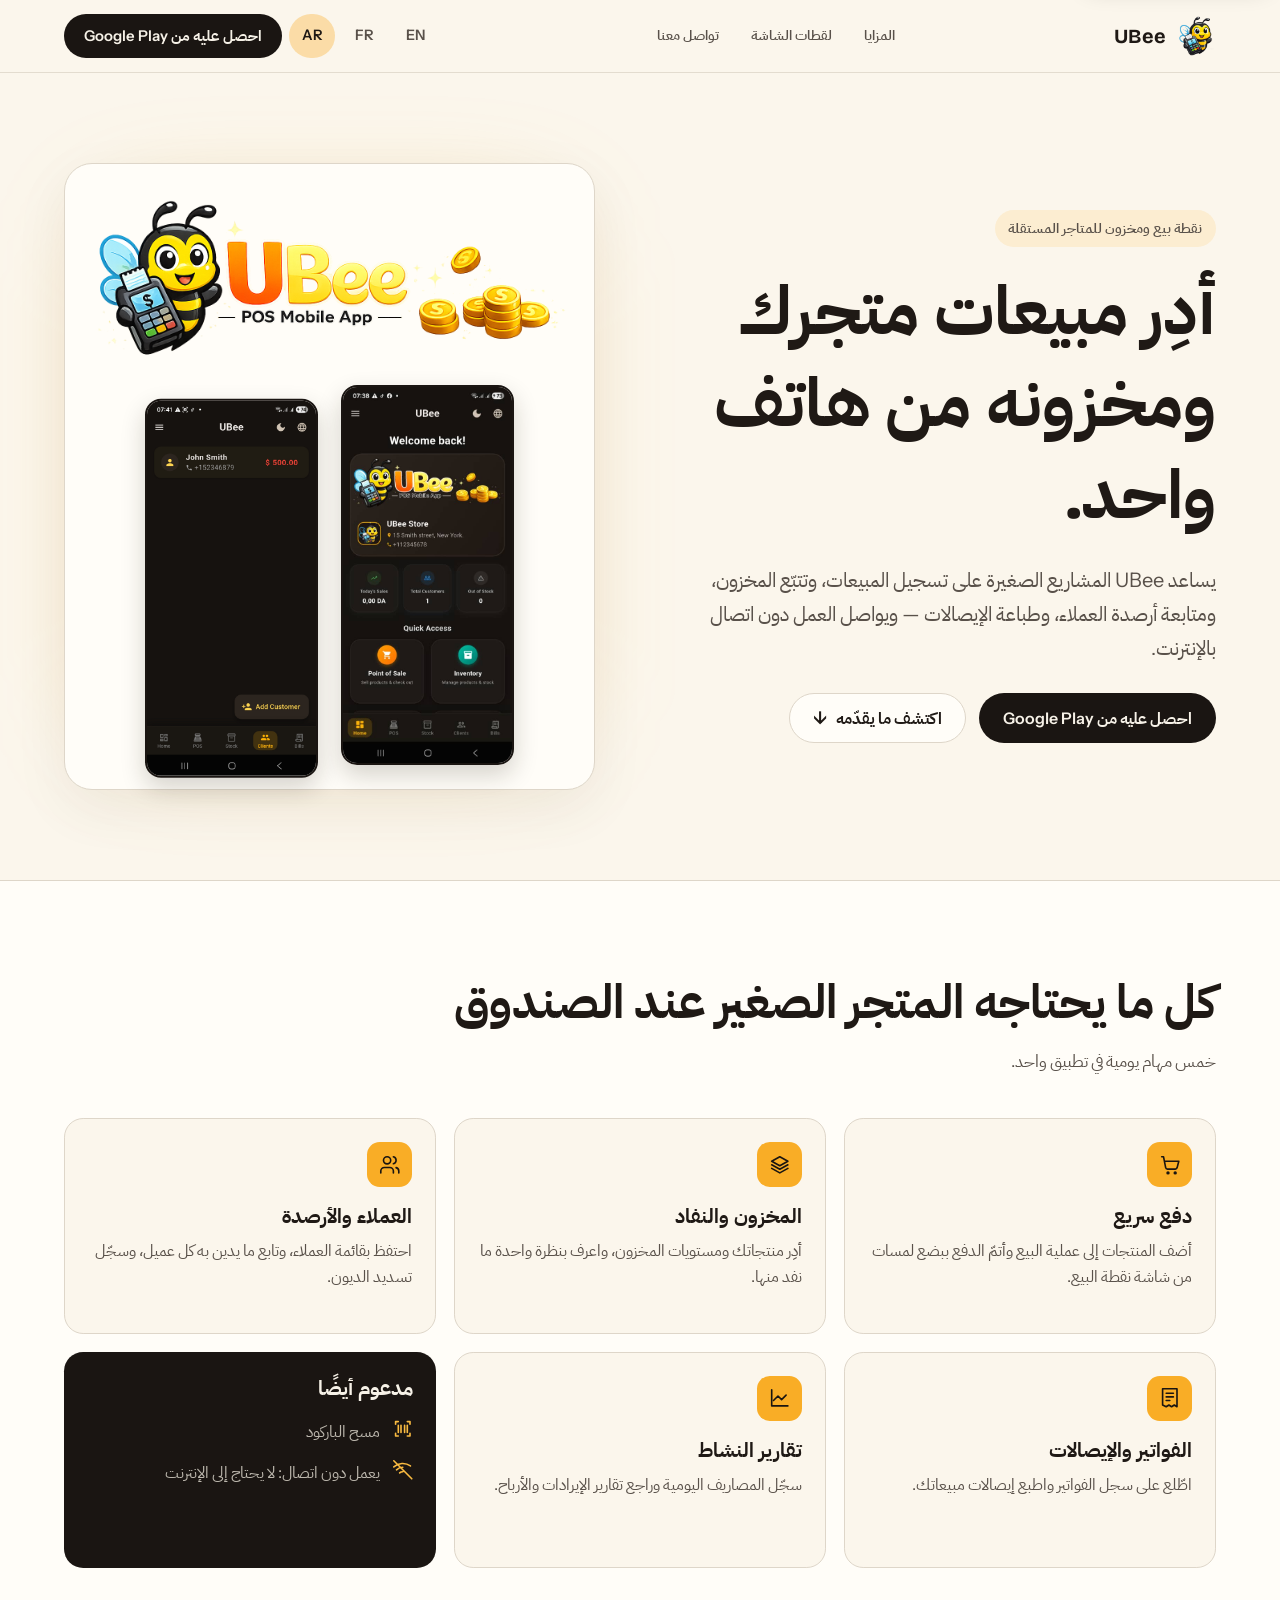
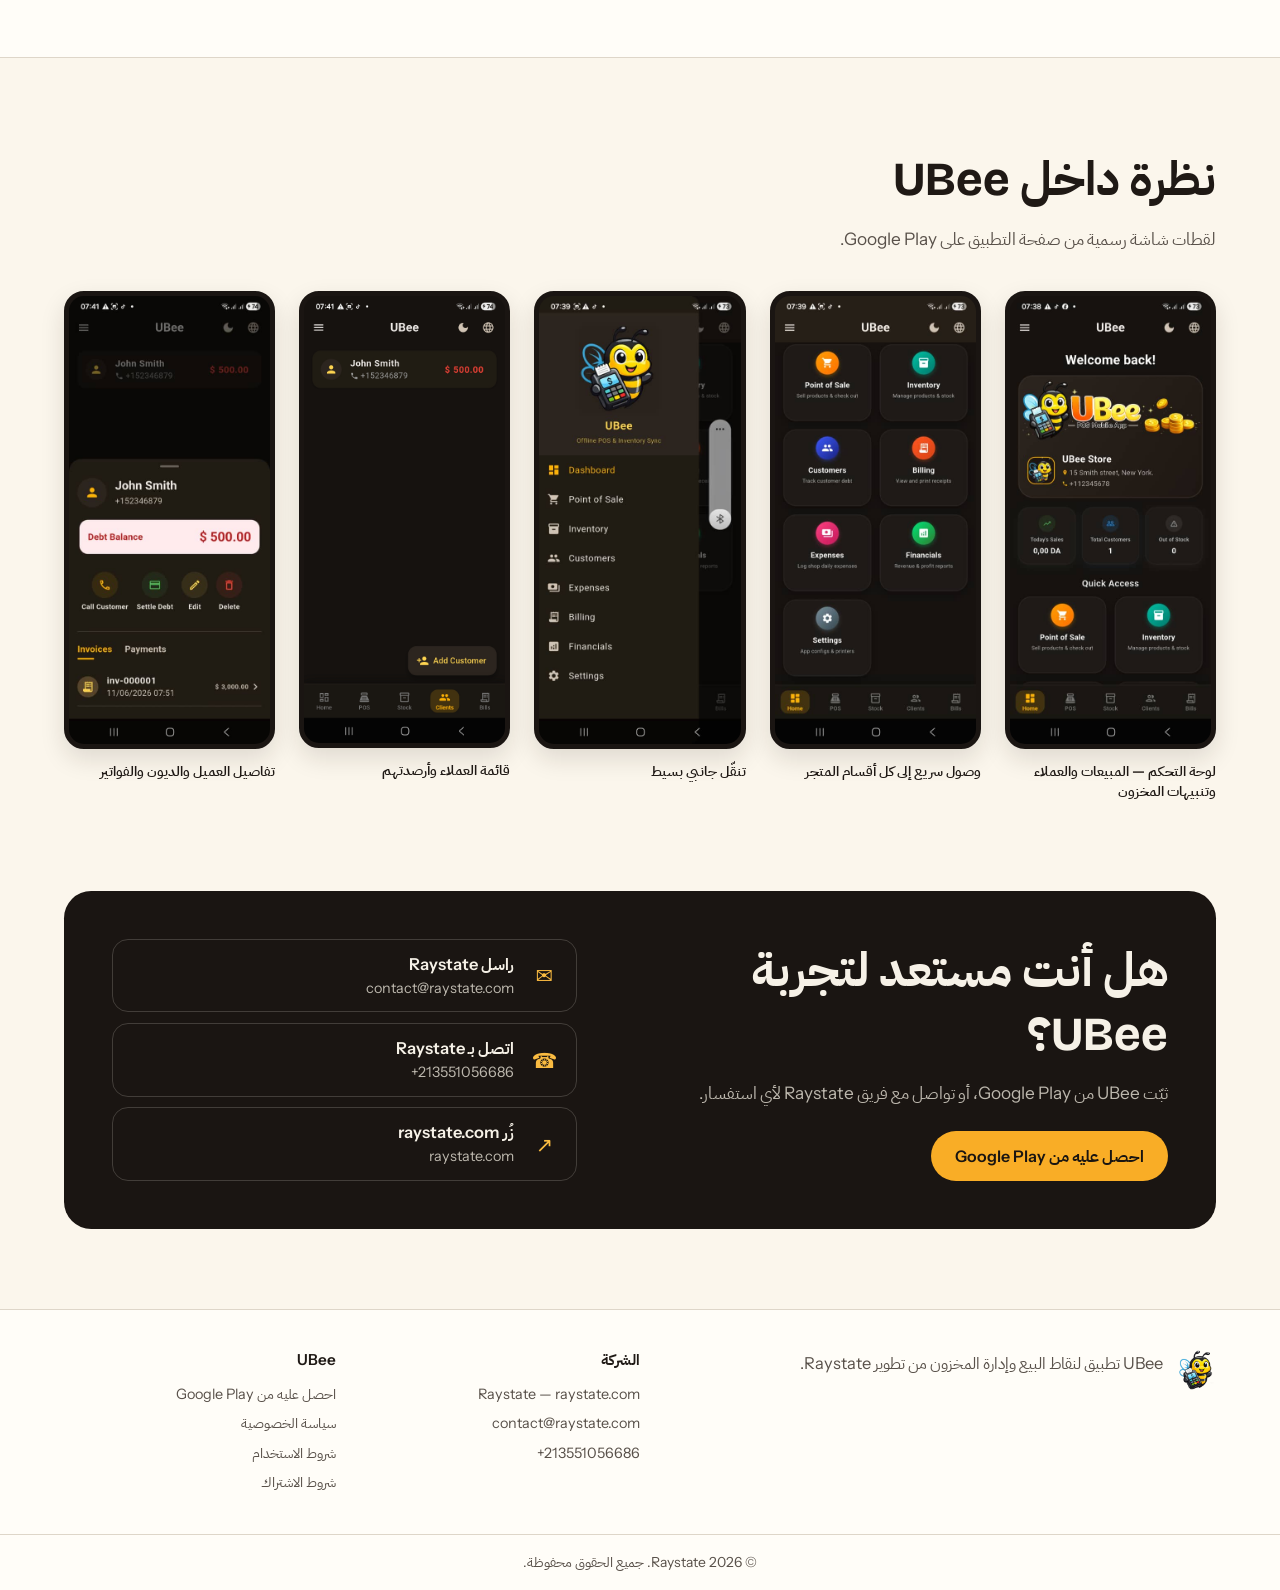
==== commit c30c278b: "upgraded to static" ====
--- a/ar/index.html
+++ b/ar/index.html
@@ -101,7 +101,7 @@
     <div class="footer-grid">
       <div class="footer-brand"><img src="../assets/ubee-app-icon.png" alt="" width="40" height="40" loading="lazy"><p>UBee تطبيق لنقاط البيع وإدارة المخزون من تطوير Raystate.</p></div>
       <div><h2>الشركة</h2><ul><li><a href="https://raystate.com" target="_blank" rel="noopener noreferrer">Raystate — raystate.com</a></li><li><a href="mailto:contact@raystate.com" dir="ltr">contact@raystate.com</a></li><li><a href="tel:+213551056686" dir="ltr">+213551056686</a></li></ul></div>
-      <div><h2>UBee</h2><ul><li><a href="https://play.google.com/store/apps/details?id=com.raystate.ubee&hl=en" target="_blank" rel="noopener noreferrer" aria-label="حمّل UBee من Google Play (يفتح في علامة تبويب جديدة)">احصل عليه من Google Play</a></li></ul></div>
+      <div><h2>UBee</h2><ul><li><a href="https://play.google.com/store/apps/details?id=com.raystate.ubee&hl=en" target="_blank" rel="noopener noreferrer" aria-label="حمّل UBee من Google Play (يفتح في علامة تبويب جديدة)">احصل عليه من Google Play</a></li><li><a href="../legal/ar/privacy-policy/">سياسة الخصوصية</a></li><li><a href="../legal/ar/terms-of-use/">شروط الاستخدام</a></li><li><a href="../legal/ar/subscription-terms/">شروط الاشتراك</a></li></ul></div>
     </div>
     <p class="copyright">© <span data-current-year>2026</span> Raystate. جميع الحقوق محفوظة.</p>
   </footer>
--- a/assets/styles.css
+++ b/assets/styles.css
@@ -195,7 +195,7 @@
 .gallery-grid { display: grid; grid-template-columns: repeat(2, minmax(0, 1fr)); gap: 1.3rem; margin-block: 2.4rem 0; padding: 0; list-style: none; }
 .gallery-grid figure { margin: 0; }
 .phone-frame { overflow: hidden; border: 5px solid var(--ink); border-radius: 1.25rem; background: var(--ink); box-shadow: 0 10px 24px #20190f20; }
-.phone-frame img { display: block; width: 100%; aspect-ratio: 485 / 1080; object-fit: cover; object-position: top; }
+.phone-frame img { display: block; width: 100%; height: auto; object-fit: contain; }
 .gallery-grid figcaption { margin-top: 0.75rem; font-size: 0.9rem; font-weight: 600; line-height: 1.4; }
 .contact-section { padding-block: 0 5rem; }
 .contact-card {
@@ -221,6 +221,24 @@
 .site-footer h2 { margin: 0; font: 700 0.95rem var(--sans); }
 .site-footer ul { gap: 0.4rem; margin-top: 0.8rem; color: var(--muted); font-size: 0.9rem; }
 .site-footer a:hover { color: var(--foreground); text-decoration: underline; text-underline-offset: 0.18em; }
+.legal-page { min-height: 65vh; padding-block: clamp(3rem, 7vw, 6rem); }
+.legal-wrap { width: min(100% - 2rem, 52rem); margin-inline: auto; }
+.legal-eyebrow { color: var(--accent); font-weight: 700; letter-spacing: 0.08em; text-transform: uppercase; }
+.legal-wrap h1 { max-width: 18ch; margin: 0.5rem 0 0.75rem; font-size: clamp(2.25rem, 6vw, 4rem); line-height: 1.05; }
+.legal-updated { color: var(--muted); margin-bottom: 2rem; }
+.legal-nav { display: flex; flex-wrap: wrap; gap: 0.6rem 1rem; margin-block: 1.5rem 2rem; }
+.legal-nav a { color: var(--accent); font-weight: 600; padding-block: 0.6rem; }
+.legal-nav a[aria-current="page"] { text-decoration: underline; text-decoration-thickness: 0.15em; text-underline-offset: 0.25em; }
+.legal-wrap { overflow-wrap: anywhere; }
+.legal-locale a { display: inline-block; padding: 0.6rem; }
+.legal-content { padding: clamp(1.25rem, 4vw, 2.5rem); border: 1px solid var(--border); border-radius: 1.25rem; background: var(--card); }
+.legal-content h2 { margin: 2rem 0 0.65rem; font-size: 1.35rem; }
+.legal-content h2:first-child { margin-top: 0; }
+.legal-content p, .legal-content li { color: var(--muted); line-height: 1.75; }
+.legal-content a { color: var(--accent); text-underline-offset: 0.2em; }
+.legal-content ul { padding-inline-start: 1.35rem; }
+.legal-locale { margin-block: 1.5rem; }
+[dir="rtl"] .legal-wrap h1 { max-width: 22ch; }
 .copyright { margin: 0; padding: 1rem; border-top: 1px solid var(--border); color: var(--muted); text-align: center; font-size: 0.87rem; }
 .not-found { min-height: 100vh; display: flex; flex-direction: column; align-items: flex-start; justify-content: center; gap: 1.2rem; padding-block: 3rem; }
 .not-found .eyebrow, .not-found h1, .not-found p { margin-bottom: 0; }
